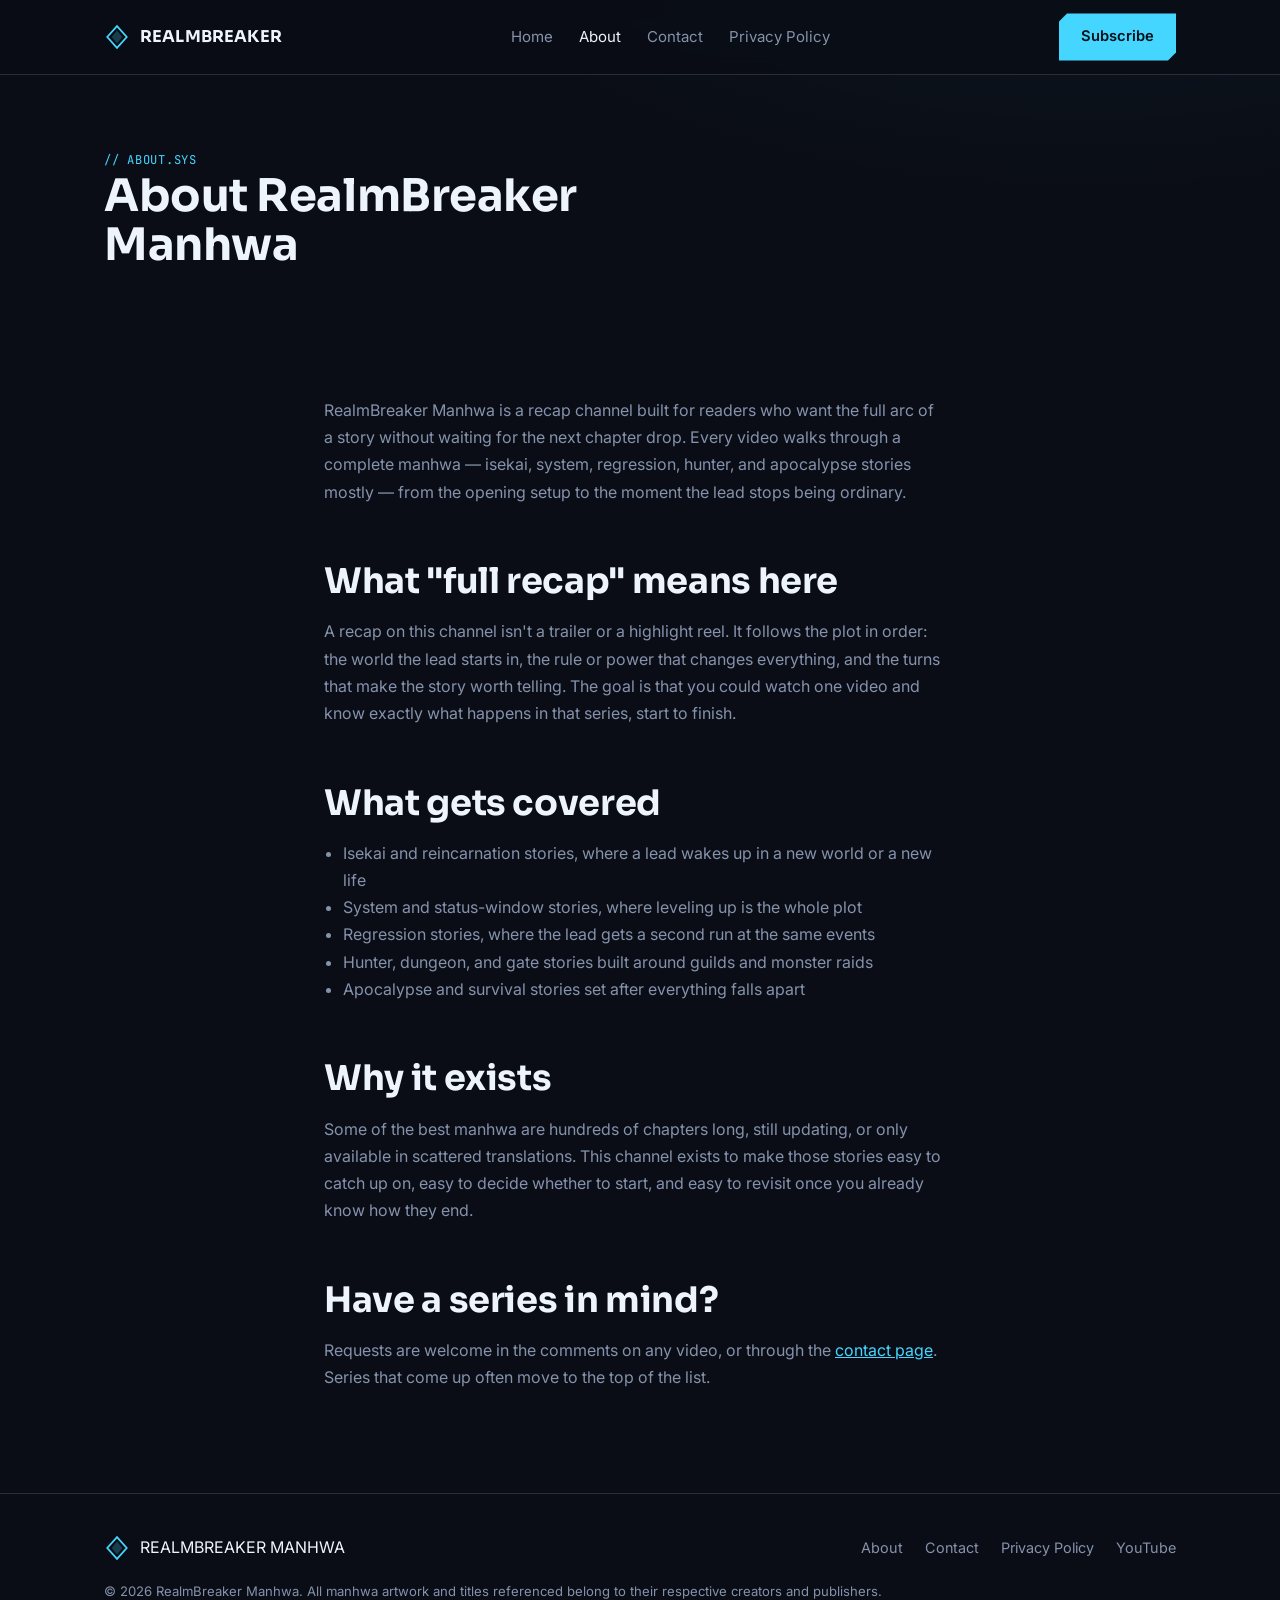
==== about.html @ 8b12ef8a "Add files via upload" ====
<!DOCTYPE html>
<html lang="en">
<head>
<meta charset="UTF-8">
<meta name="viewport" content="width=device-width, initial-scale=1.0">
<title>About — RealmBreaker Manhwa</title>
<meta name="description" content="What RealmBreaker Manhwa covers, how recaps are made, and why the channel exists.">
<link rel="stylesheet" href="styles.css">
</head>
<body>

<nav class="site-nav">
  <div class="wrap">
    <a class="brand" href="index.html">
      <svg class="brand-mark" viewBox="0 0 24 24" fill="none" xmlns="http://www.w3.org/2000/svg">
        <path d="M12 2L3 12l9 10 9-10-9-10z" stroke="#45d6ff" stroke-width="1.6"/>
        <path d="M12 6l-5 6 5 6 5-6-5-6z" fill="#45d6ff" opacity="0.25"/>
      </svg>
      <span class="brand-name">REALMBREAKER</span>
    </a>
    <ul class="nav-links">
      <li><a href="index.html">Home</a></li>
      <li><a href="about.html" class="current">About</a></li>
      <li><a href="contact.html">Contact</a></li>
      <li><a href="privacy.html">Privacy Policy</a></li>
    </ul>
    <a class="btn btn-cyan" href="https://www.youtube.com/@RealmBreakerManhwa?sub_confirmation=1">Subscribe</a>
  </div>
</nav>

<header class="page-header">
  <div class="wrap">
    <span class="mono-tag">// ABOUT.SYS</span>
    <h1>About RealmBreaker Manhwa</h1>
  </div>
</header>

<section class="block">
  <div class="wrap prose" style="max-width: 68ch;">
    <p>RealmBreaker Manhwa is a recap channel built for readers who want the full arc of a story without waiting for the next chapter drop. Every video walks through a complete manhwa — isekai, system, regression, hunter, and apocalypse stories mostly — from the opening setup to the moment the lead stops being ordinary.</p>

    <h2>What "full recap" means here</h2>
    <p>A recap on this channel isn't a trailer or a highlight reel. It follows the plot in order: the world the lead starts in, the rule or power that changes everything, and the turns that make the story worth telling. The goal is that you could watch one video and know exactly what happens in that series, start to finish.</p>

    <h2>What gets covered</h2>
    <ul>
      <li>Isekai and reincarnation stories, where a lead wakes up in a new world or a new life</li>
      <li>System and status-window stories, where leveling up is the whole plot</li>
      <li>Regression stories, where the lead gets a second run at the same events</li>
      <li>Hunter, dungeon, and gate stories built around guilds and monster raids</li>
      <li>Apocalypse and survival stories set after everything falls apart</li>
    </ul>

    <h2>Why it exists</h2>
    <p>Some of the best manhwa are hundreds of chapters long, still updating, or only available in scattered translations. This channel exists to make those stories easy to catch up on, easy to decide whether to start, and easy to revisit once you already know how they end.</p>

    <h2>Have a series in mind?</h2>
    <p>Requests are welcome in the comments on any video, or through the <a href="contact.html">contact page</a>. Series that come up often move to the top of the list.</p>
  </div>
</section>

<footer>
  <div class="wrap">
    <span class="brand" style="font-size:1rem;">
      <svg class="brand-mark" viewBox="0 0 24 24" fill="none" xmlns="http://www.w3.org/2000/svg" width="20" height="20">
        <path d="M12 2L3 12l9 10 9-10-9-10z" stroke="#45d6ff" stroke-width="1.6"/>
        <path d="M12 6l-5 6 5 6 5-6-5-6z" fill="#45d6ff" opacity="0.25"/>
      </svg>
      REALMBREAKER MANHWA
    </span>
    <ul class="foot-links">
      <li><a href="about.html">About</a></li>
      <li><a href="contact.html">Contact</a></li>
      <li><a href="privacy.html">Privacy Policy</a></li>
      <li><a href="https://www.youtube.com/@RealmBreakerManhwa">YouTube</a></li>
    </ul>
  </div>
  <div class="wrap" style="margin-top:18px;">
    <small>&copy; 2026 RealmBreaker Manhwa. All manhwa artwork and titles referenced belong to their respective creators and publishers.</small>
  </div>
</footer>

</body>
</html>
---- styles.css ----
/* RealmBreaker Manhwa — v4 "status window" theme, image-free */

@import url('https://fonts.googleapis.com/css2?family=Sora:wght@500;600;700;800&family=Inter:wght@400;500;600&family=JetBrains+Mono:wght@500;600&display=swap');

:root{
  --bg: #0a0d15;
  --panel: #10141f;
  --panel-2: #0d2233;
  --ink: #eef4fb;
  --ink-dim: #8592ac;
  --cyan: #45d6ff;
  --cyan-dim: #1f5f75;
  --gold: #ffb238;
  --line: rgba(238,244,251,0.14);
  --maxw: 1120px;
}

*{ box-sizing: border-box; }
html{ scroll-behavior: smooth; }

body{
  margin: 0;
  background:
    radial-gradient(1200px 600px at 85% -10%, rgba(69,214,255,0.07), transparent 60%),
    var(--bg);
  color: var(--ink);
  font-family: 'Inter', sans-serif;
  font-size: 16px;
  line-height: 1.7;
  -webkit-font-smoothing: antialiased;
}

h1, h2, h3{
  font-family: 'Sora', sans-serif;
  font-weight: 700;
  line-height: 1.1;
  margin: 0 0 0.5em;
  letter-spacing: -0.01em;
}

a{ color: var(--ink); }
a:focus-visible, button:focus-visible{ outline: 2px solid var(--cyan); outline-offset: 3px; }
p{ color: var(--ink-dim); max-width: 62ch; }

.wrap{ max-width: var(--maxw); margin: 0 auto; padding: 0 24px; }

.mono-tag{
  font-family: 'JetBrains Mono', monospace;
  font-size: 0.76rem;
  letter-spacing: 0.06em;
  color: var(--cyan);
}

/* Nav */
.site-nav{
  border-bottom: 1px solid var(--line);
  position: sticky; top: 0;
  background: rgba(10,13,21,0.88);
  backdrop-filter: blur(10px);
  z-index: 20;
}
.site-nav .wrap{ display: flex; align-items: center; justify-content: space-between; height: 74px; gap: 16px; }
.brand{ display: flex; align-items: center; gap: 10px; text-decoration: none; color: var(--ink); }
.brand-mark{ width: 26px; height: 26px; flex-shrink: 0; }
.brand-name{ font-family: 'Sora', sans-serif; font-weight: 700; font-size: 1.02rem; letter-spacing: 0.01em; }
.nav-links{ display: flex; align-items: center; gap: 26px; list-style: none; margin: 0; padding: 0; }
.nav-links a{ text-decoration: none; color: var(--ink-dim); font-size: 0.94rem; }
.nav-links a:hover, .nav-links a.current{ color: var(--ink); }
@media (max-width: 760px){ .nav-links{ display: none; } }

.btn{
  display: inline-block; padding: 11px 22px;
  text-decoration: none; font-weight: 600; font-size: 0.92rem;
  transition: transform 0.15s ease, background 0.15s ease, border-color 0.15s ease;
  white-space: nowrap; clip-path: polygon(8px 0, 100% 0, 100% calc(100% - 8px), calc(100% - 8px) 100%, 0 100%, 0 8px);
}
.btn-cyan{ background: var(--cyan); color: #041018; }
.btn-cyan:hover{ background: #6fe0ff; transform: translateY(-1px); }
.btn-outline{ border: 1px solid var(--line); color: var(--ink); }
.btn-outline:hover{ border-color: var(--ink-dim); }

/* Framed panel — the recurring HUD motif */
.frame{
  position: relative;
  border: 1px solid var(--line);
  background: var(--panel);
}
.frame::before, .frame::after{
  content: ''; position: absolute; width: 16px; height: 16px;
  border: 2px solid var(--cyan);
  opacity: 0.85;
}
.frame::before{ top: -1px; left: -1px; border-right: none; border-bottom: none; }
.frame::after{ bottom: -1px; right: -1px; border-left: none; border-top: none; }

/* Hero */
.hero{ position: relative; overflow: hidden; padding: 84px 0 70px; }
.hero .wrap{ position: relative; z-index: 1; }
.hero-split{ display: grid; grid-template-columns: 1.15fr 0.85fr; gap: 48px; align-items: center; }
@media (max-width: 880px){ .hero-split{ grid-template-columns: 1fr; gap: 32px; } }
.hero h1{ font-size: clamp(2.4rem, 5vw, 3.9rem); max-width: 15ch; margin: 0.5em 0 0.4em; }
.hero p.lede{ font-size: 1.1rem; max-width: 48ch; margin-bottom: 2em; }
.hero-ctas{ display: flex; gap: 14px; flex-wrap: wrap; }

.stat-card{ padding: 26px 28px; }
.stat-card .mono-tag{ display: block; margin-bottom: 14px; }
.stat-row{ display: flex; justify-content: space-between; gap: 12px; padding: 10px 0; border-top: 1px solid var(--line); font-size: 0.92rem; }
.stat-row:first-of-type{ border-top: none; }
.stat-row span:first-child{ color: var(--ink-dim); }
.stat-row span:last-child{ color: var(--ink); font-weight: 500; text-align: right; }

/* Section */
section.block{ padding: 66px 0; }
section.block h2{ font-size: clamp(1.6rem, 3vw, 2.2rem); max-width: 22ch; }
.section-head{ display: flex; justify-content: space-between; align-items: flex-end; gap: 24px; flex-wrap: wrap; margin-bottom: 2.2em; }

/* Quest log (story cards) */
.quest-grid{ display: grid; grid-template-columns: repeat(auto-fit, minmax(280px, 1fr)); gap: 20px; }
.quest-card{ padding: 24px 24px 22px; text-decoration: none; color: var(--ink); display: block; transition: border-color 0.15s ease; }
.quest-card:hover{ border-color: var(--cyan-dim); }
.quest-card .mono-tag{ display: inline-block; margin-bottom: 14px; background: var(--panel-2); padding: 3px 8px; }
.quest-card h3{ font-size: 1.06rem; line-height: 1.4; margin-bottom: 10px; }
.quest-card p{ font-size: 0.92rem; margin-bottom: 16px; }
.quest-card .watch{ font-size: 0.86rem; color: var(--cyan); font-weight: 600; }

/* Genre grid with icons */
.genre-grid{
  display: grid; grid-template-columns: repeat(auto-fit, minmax(230px, 1fr));
  gap: 1px; background: var(--line); border: 1px solid var(--line);
}
.genre-item{ background: var(--bg); padding: 28px 24px; transition: background 0.15s ease; }
.genre-item:hover{ background: var(--panel); }
.genre-item svg{ width: 24px; height: 24px; margin-bottom: 14px; color: var(--gold); }
.genre-item h3{ font-size: 1.02rem; color: var(--ink); margin-bottom: 6px; font-family: 'Sora', sans-serif; font-weight: 600; }
.genre-item p{ font-size: 0.92rem; margin: 0; }

/* Video embed */
.video-frame{ padding: 8px; }
.video-frame iframe{ width: 100%; height: 460px; border: 0; display: block; }
@media (max-width: 640px){ .video-frame iframe{ height: 280px; } }

/* About teaser / content columns */
.two-col{ display: grid; grid-template-columns: 1.1fr 1fr; gap: 56px; align-items: start; }
@media (max-width: 780px){ .two-col{ grid-template-columns: 1fr; gap: 28px; } }

/* Footer */
footer{ border-top: 1px solid var(--line); padding: 40px 0 48px; margin-top: 20px; }
footer .wrap{ display: flex; justify-content: space-between; align-items: center; flex-wrap: wrap; gap: 16px; }
footer .foot-links{ display: flex; gap: 22px; list-style: none; margin: 0; padding: 0; }
footer .foot-links a{ color: var(--ink-dim); text-decoration: none; font-size: 0.9rem; }
footer .foot-links a:hover{ color: var(--ink); }
footer small{ color: var(--ink-dim); font-size: 0.82rem; }

/* Simple content pages (about/privacy/contact) */
.page-header{ padding: 70px 0 22px; }
.page-header h1{ font-size: clamp(2rem, 4.5vw, 2.8rem); max-width: 18ch; }
.prose h2{ font-size: 1.35rem; margin-top: 1.6em; font-family: 'Sora', sans-serif; }
.prose p, .prose li{ color: var(--ink-dim); }
.prose ul{ padding-left: 1.2em; }
.prose a{ color: var(--cyan); }

.contact-card{ padding: 30px 28px; max-width: 480px; }
.contact-card a{ color: var(--cyan); text-decoration: none; }
.contact-card a:hover{ text-decoration: underline; }

@media (prefers-reduced-motion: reduce){
  html{ scroll-behavior: auto; }
  .btn{ transition: none; }
}
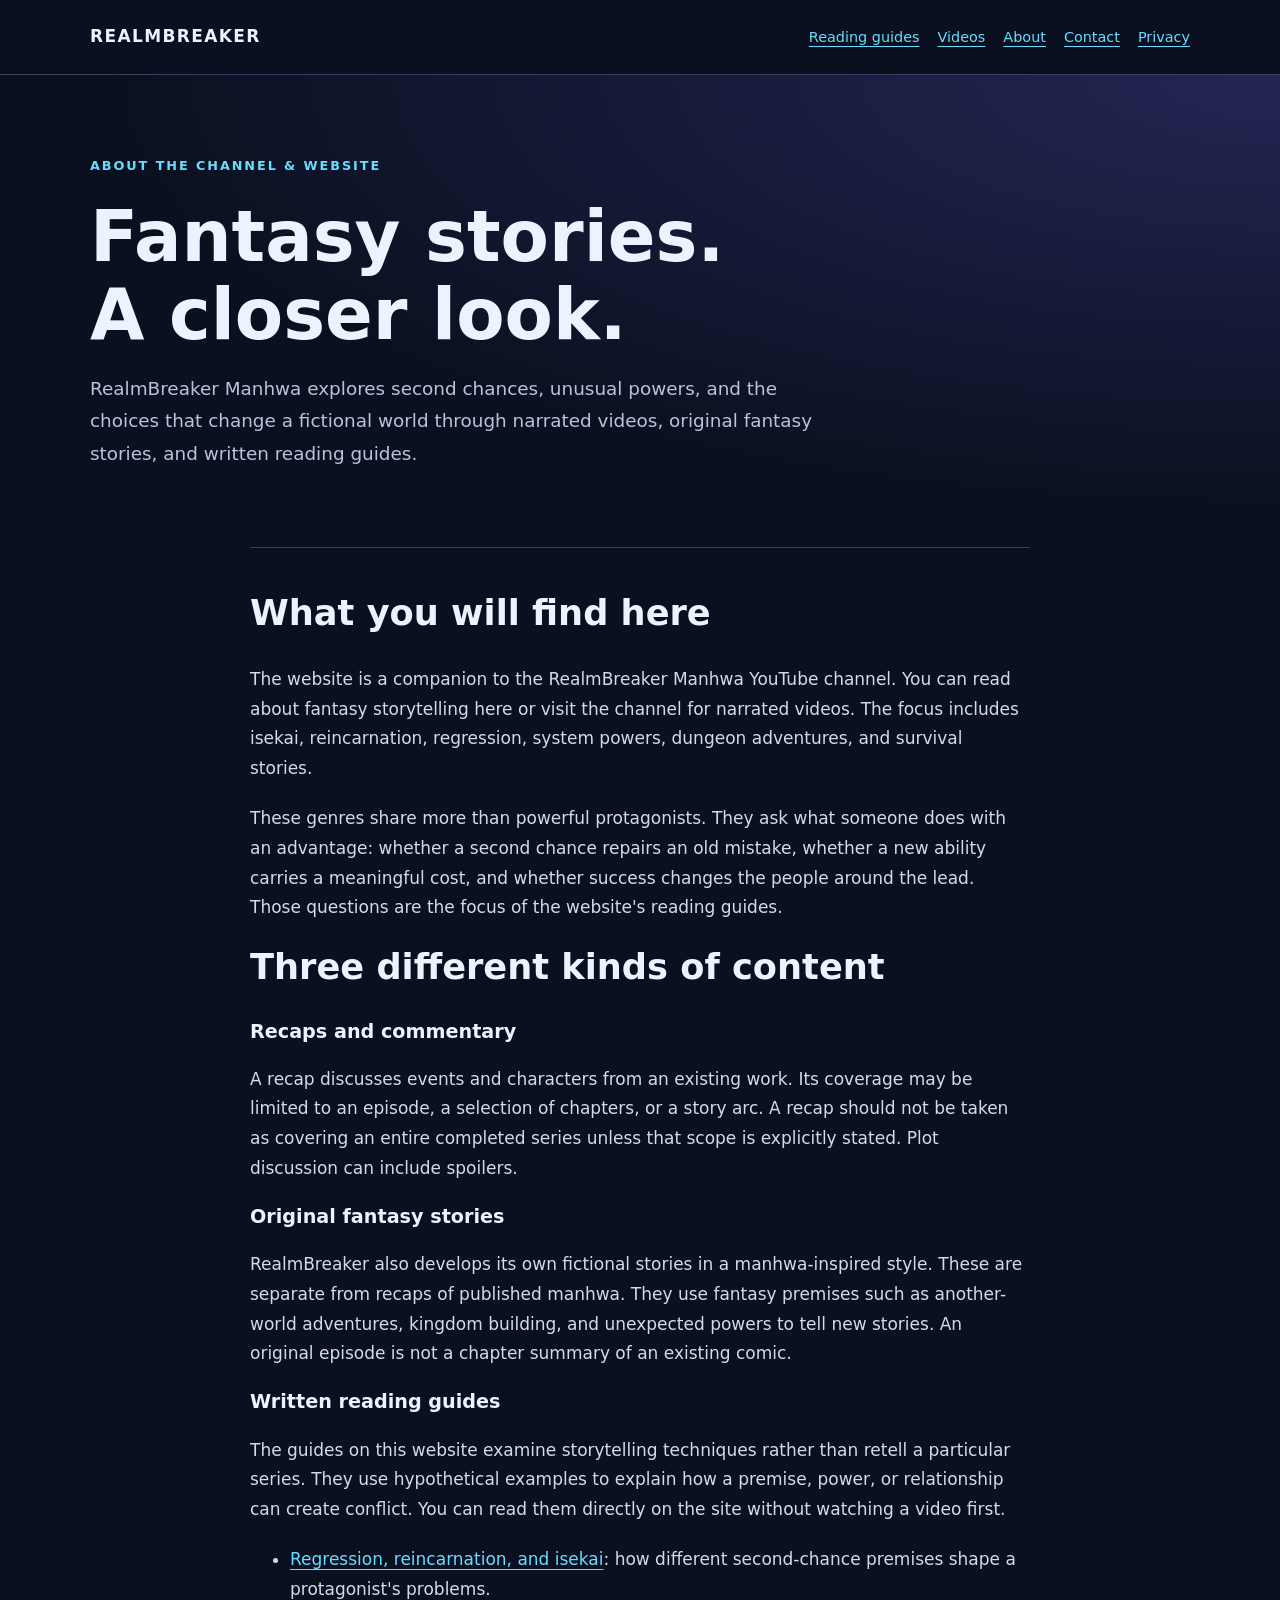
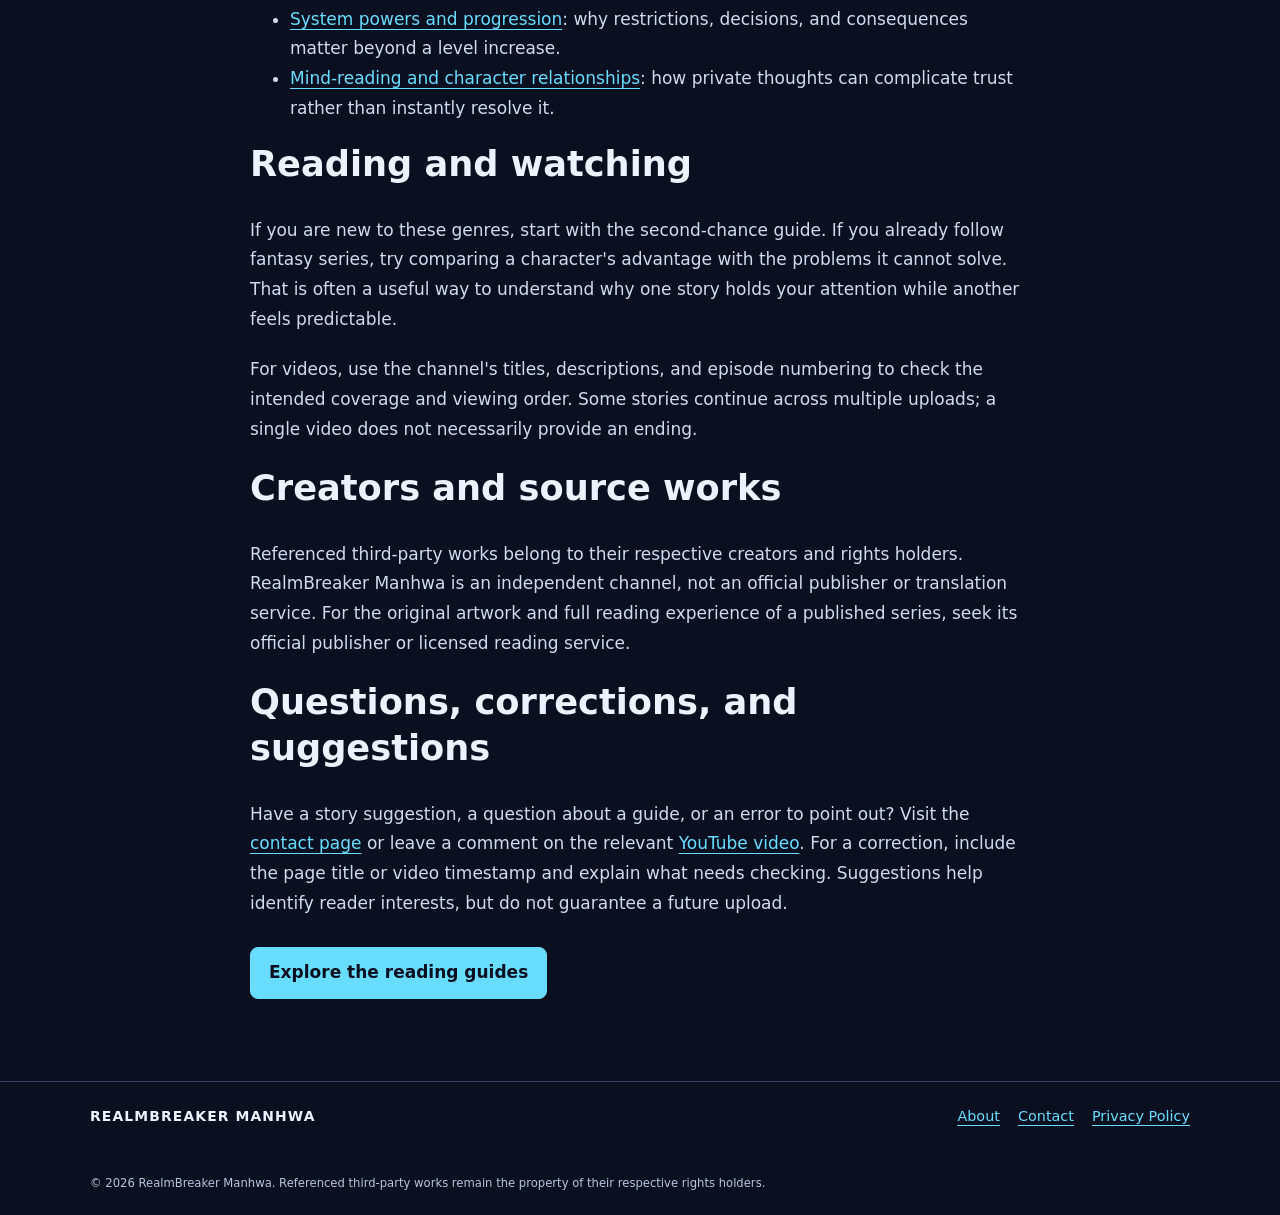
==== commit fdc3143f: "Update homepage with original reading guides" ====
--- a/about.html
+++ b/about.html
@@ -1,84 +1,30 @@
 <!DOCTYPE html>
-<html lang="en">
-<head>
-<meta charset="UTF-8">
-<meta name="viewport" content="width=device-width, initial-scale=1.0">
+<html lang="en"><head><meta charset="UTF-8"><meta name="viewport" content="width=device-width, initial-scale=1.0">
 <title>About — RealmBreaker Manhwa</title>
-<meta name="description" content="What RealmBreaker Manhwa covers, how recaps are made, and why the channel exists.">
-<link rel="stylesheet" href="styles.css">
-</head>
-<body>
-
-<nav class="site-nav">
-  <div class="wrap">
-    <a class="brand" href="index.html">
-      <svg class="brand-mark" viewBox="0 0 24 24" fill="none" xmlns="http://www.w3.org/2000/svg">
-        <path d="M12 2L3 12l9 10 9-10-9-10z" stroke="#45d6ff" stroke-width="1.6"/>
-        <path d="M12 6l-5 6 5 6 5-6-5-6z" fill="#45d6ff" opacity="0.25"/>
-      </svg>
-      <span class="brand-name">REALMBREAKER</span>
-    </a>
-    <ul class="nav-links">
-      <li><a href="index.html">Home</a></li>
-      <li><a href="about.html" class="current">About</a></li>
-      <li><a href="contact.html">Contact</a></li>
-      <li><a href="privacy.html">Privacy Policy</a></li>
-    </ul>
-    <a class="btn btn-cyan" href="https://www.youtube.com/@RealmBreakerManhwa?sub_confirmation=1">Subscribe</a>
-  </div>
-</nav>
-
-<header class="page-header">
-  <div class="wrap">
-    <span class="mono-tag">// ABOUT.SYS</span>
-    <h1>About RealmBreaker Manhwa</h1>
-  </div>
-</header>
-
-<section class="block">
-  <div class="wrap prose" style="max-width: 68ch;">
-    <p>RealmBreaker Manhwa is a recap channel built for readers who want the full arc of a story without waiting for the next chapter drop. Every video walks through a complete manhwa — isekai, system, regression, hunter, and apocalypse stories mostly — from the opening setup to the moment the lead stops being ordinary.</p>
-
-    <h2>What "full recap" means here</h2>
-    <p>A recap on this channel isn't a trailer or a highlight reel. It follows the plot in order: the world the lead starts in, the rule or power that changes everything, and the turns that make the story worth telling. The goal is that you could watch one video and know exactly what happens in that series, start to finish.</p>
-
-    <h2>What gets covered</h2>
-    <ul>
-      <li>Isekai and reincarnation stories, where a lead wakes up in a new world or a new life</li>
-      <li>System and status-window stories, where leveling up is the whole plot</li>
-      <li>Regression stories, where the lead gets a second run at the same events</li>
-      <li>Hunter, dungeon, and gate stories built around guilds and monster raids</li>
-      <li>Apocalypse and survival stories set after everything falls apart</li>
-    </ul>
-
-    <h2>Why it exists</h2>
-    <p>Some of the best manhwa are hundreds of chapters long, still updating, or only available in scattered translations. This channel exists to make those stories easy to catch up on, easy to decide whether to start, and easy to revisit once you already know how they end.</p>
-
-    <h2>Have a series in mind?</h2>
-    <p>Requests are welcome in the comments on any video, or through the <a href="contact.html">contact page</a>. Series that come up often move to the top of the list.</p>
-  </div>
-</section>
-
-<footer>
-  <div class="wrap">
-    <span class="brand" style="font-size:1rem;">
-      <svg class="brand-mark" viewBox="0 0 24 24" fill="none" xmlns="http://www.w3.org/2000/svg" width="20" height="20">
-        <path d="M12 2L3 12l9 10 9-10-9-10z" stroke="#45d6ff" stroke-width="1.6"/>
-        <path d="M12 6l-5 6 5 6 5-6-5-6z" fill="#45d6ff" opacity="0.25"/>
-      </svg>
-      REALMBREAKER MANHWA
-    </span>
-    <ul class="foot-links">
-      <li><a href="about.html">About</a></li>
-      <li><a href="contact.html">Contact</a></li>
-      <li><a href="privacy.html">Privacy Policy</a></li>
-      <li><a href="https://www.youtube.com/@RealmBreakerManhwa">YouTube</a></li>
-    </ul>
-  </div>
-  <div class="wrap" style="margin-top:18px;">
-    <small>&copy; 2026 RealmBreaker Manhwa. All manhwa artwork and titles referenced belong to their respective creators and publishers.</small>
-  </div>
-</footer>
-
-</body>
-</html>
+<meta name="description" content="Learn about RealmBreaker Manhwa's narrated videos, original fantasy stories, and reading guides to second chances, system powers, and character relationships.">
+<script async src="https://pagead2.googlesyndication.com/pagead/js/adsbygoogle.js?client=ca-pub-6000152437304799" crossorigin="anonymous"></script>
+<style>
+:root{color-scheme:dark;--bg:#0b1020;--panel:#141d32;--text:#edf2ff;--muted:#b7c4dd;--cyan:#68ddff;--line:#33425e}*{box-sizing:border-box}html{scroll-behavior:smooth;scroll-padding-top:24px}body{margin:0;background:var(--bg);color:var(--text);font:17px/1.75 system-ui,sans-serif}a{color:var(--cyan);text-underline-offset:4px}a:hover{color:white}a:focus-visible{outline:3px solid #ffe082;outline-offset:5px}.wrap{width:min(1100px,92%);margin:auto}nav{border-bottom:1px solid var(--line)}nav .wrap,footer .wrap{display:flex;align-items:center;justify-content:space-between;gap:20px;flex-wrap:wrap;padding:22px 0}.brand{font-weight:850;letter-spacing:.08em;text-decoration:none;color:var(--text)}.links{display:flex;gap:18px;flex-wrap:wrap;list-style:none;padding:0;margin:0}.links a{font-size:.9rem}.hero{padding:75px 0 55px;background:radial-gradient(ellipse at top right,#252554,transparent 65%)}.eyebrow{color:var(--cyan);font-size:.8rem;letter-spacing:.15em;text-transform:uppercase;font-weight:750}h1{font-size:clamp(2.3rem,6vw,4.4rem);line-height:1.12;max-width:850px;margin:18px 0}h2{font-size:clamp(1.6rem,3vw,2.2rem);line-height:1.3}h3{font-size:1.2rem;line-height:1.4}p{margin:0 0 1.2em}.lede{max-width:740px;font-size:1.15rem;color:var(--muted)}.button{display:inline-block;border:1px solid var(--cyan);padding:10px 18px;border-radius:8px;text-decoration:none;font-weight:700;margin:8px 12px 0 0}.button.primary{background:var(--cyan);color:var(--bg)}section{padding:36px 0}.grid{display:grid;grid-template-columns:repeat(3,minmax(0,1fr));gap:20px}.card{background:var(--panel);padding:24px;border:1px solid var(--line);border-radius:12px}.card p{color:var(--muted)}article{max-width:780px;margin:0 auto;padding:42px 0;border-top:1px solid var(--line)}article p,article li{color:#d0dbef}article h2{margin-top:0}.note{border-left:3px solid var(--cyan);padding:14px 20px;background:var(--panel)}.table-wrap{overflow-x:auto}table{width:100%;border-collapse:collapse;margin:20px 0 28px;font-size:.94rem}th,td{text-align:left;vertical-align:top;padding:12px;border:1px solid var(--line)}th{background:var(--panel)}footer{margin-top:40px;border-top:1px solid var(--line);color:var(--muted);font-size:.87rem}.skip{position:absolute;left:10px;top:-80px;background:var(--bg);padding:10px;z-index:5}.skip:focus{top:10px}@media(max-width:760px){.grid{grid-template-columns:1fr}.hero{padding:45px 0}nav .wrap{align-items:flex-start}.links{gap:10px 16px}.card{padding:20px}}@media(prefers-reduced-motion:reduce){html{scroll-behavior:auto}}
+</style></head><body><a class="skip" href="#main">Skip to content</a><nav aria-label="Main navigation"><div class="wrap"><a class="brand" href="index.html">REALMBREAKER</a><ul class="links"><li><a href="index.html#guides">Reading guides</a></li><li><a href="index.html#videos">Videos</a></li><li><a href="about.html" aria-current="page">About</a></li><li><a href="contact.html">Contact</a></li><li><a href="privacy.html">Privacy</a></li></ul></div></nav><main id="main">
+<header class="hero"><div class="wrap"><span class="eyebrow">About the channel &amp; website</span><h1>Fantasy stories.<br>A closer look.</h1><p class="lede">RealmBreaker Manhwa explores second chances, unusual powers, and the choices that change a fictional world through narrated videos, original fantasy stories, and written reading guides.</p></div></header>
+<div class="wrap"><article aria-labelledby="about-title">
+<h2 id="about-title">What you will find here</h2>
+<p>The website is a companion to the RealmBreaker Manhwa YouTube channel. You can read about fantasy storytelling here or visit the channel for narrated videos. The focus includes isekai, reincarnation, regression, system powers, dungeon adventures, and survival stories.</p>
+<p>These genres share more than powerful protagonists. They ask what someone does with an advantage: whether a second chance repairs an old mistake, whether a new ability carries a meaningful cost, and whether success changes the people around the lead. Those questions are the focus of the website's reading guides.</p>
+<h2>Three different kinds of content</h2>
+<h3>Recaps and commentary</h3>
+<p>A recap discusses events and characters from an existing work. Its coverage may be limited to an episode, a selection of chapters, or a story arc. A recap should not be taken as covering an entire completed series unless that scope is explicitly stated. Plot discussion can include spoilers.</p>
+<h3>Original fantasy stories</h3>
+<p>RealmBreaker also develops its own fictional stories in a manhwa-inspired style. These are separate from recaps of published manhwa. They use fantasy premises such as another-world adventures, kingdom building, and unexpected powers to tell new stories. An original episode is not a chapter summary of an existing comic.</p>
+<h3>Written reading guides</h3>
+<p>The guides on this website examine storytelling techniques rather than retell a particular series. They use hypothetical examples to explain how a premise, power, or relationship can create conflict. You can read them directly on the site without watching a video first.</p>
+<ul><li><a href="index.html#second-chances">Regression, reincarnation, and isekai</a>: how different second-chance premises shape a protagonist's problems.</li><li><a href="index.html#system-powers">System powers and progression</a>: why restrictions, decisions, and consequences matter beyond a level increase.</li><li><a href="index.html#mind-reading">Mind-reading and character relationships</a>: how private thoughts can complicate trust rather than instantly resolve it.</li></ul>
+<h2>Reading and watching</h2>
+<p>If you are new to these genres, start with the second-chance guide. If you already follow fantasy series, try comparing a character's advantage with the problems it cannot solve. That is often a useful way to understand why one story holds your attention while another feels predictable.</p>
+<p>For videos, use the channel's titles, descriptions, and episode numbering to check the intended coverage and viewing order. Some stories continue across multiple uploads; a single video does not necessarily provide an ending.</p>
+<h2>Creators and source works</h2>
+<p>Referenced third-party works belong to their respective creators and rights holders. RealmBreaker Manhwa is an independent channel, not an official publisher or translation service. For the original artwork and full reading experience of a published series, seek its official publisher or licensed reading service.</p>
+<h2>Questions, corrections, and suggestions</h2>
+<p>Have a story suggestion, a question about a guide, or an error to point out? Visit the <a href="contact.html">contact page</a> or leave a comment on the relevant <a href="https://www.youtube.com/@RealmBreakerManhwa">YouTube video</a>. For a correction, include the page title or video timestamp and explain what needs checking. Suggestions help identify reader interests, but do not guarantee a future upload.</p>
+<a class="button primary" href="index.html#guides">Explore the reading guides</a>
+</article></div></main><footer><div class="wrap"><span class="brand">REALMBREAKER MANHWA</span><ul class="links"><li><a href="about.html">About</a></li><li><a href="contact.html">Contact</a></li><li><a href="privacy.html">Privacy Policy</a></li></ul></div><div class="wrap"><small>© 2026 RealmBreaker Manhwa. Referenced third-party works remain the property of their respective rights holders.</small></div></footer></body></html>
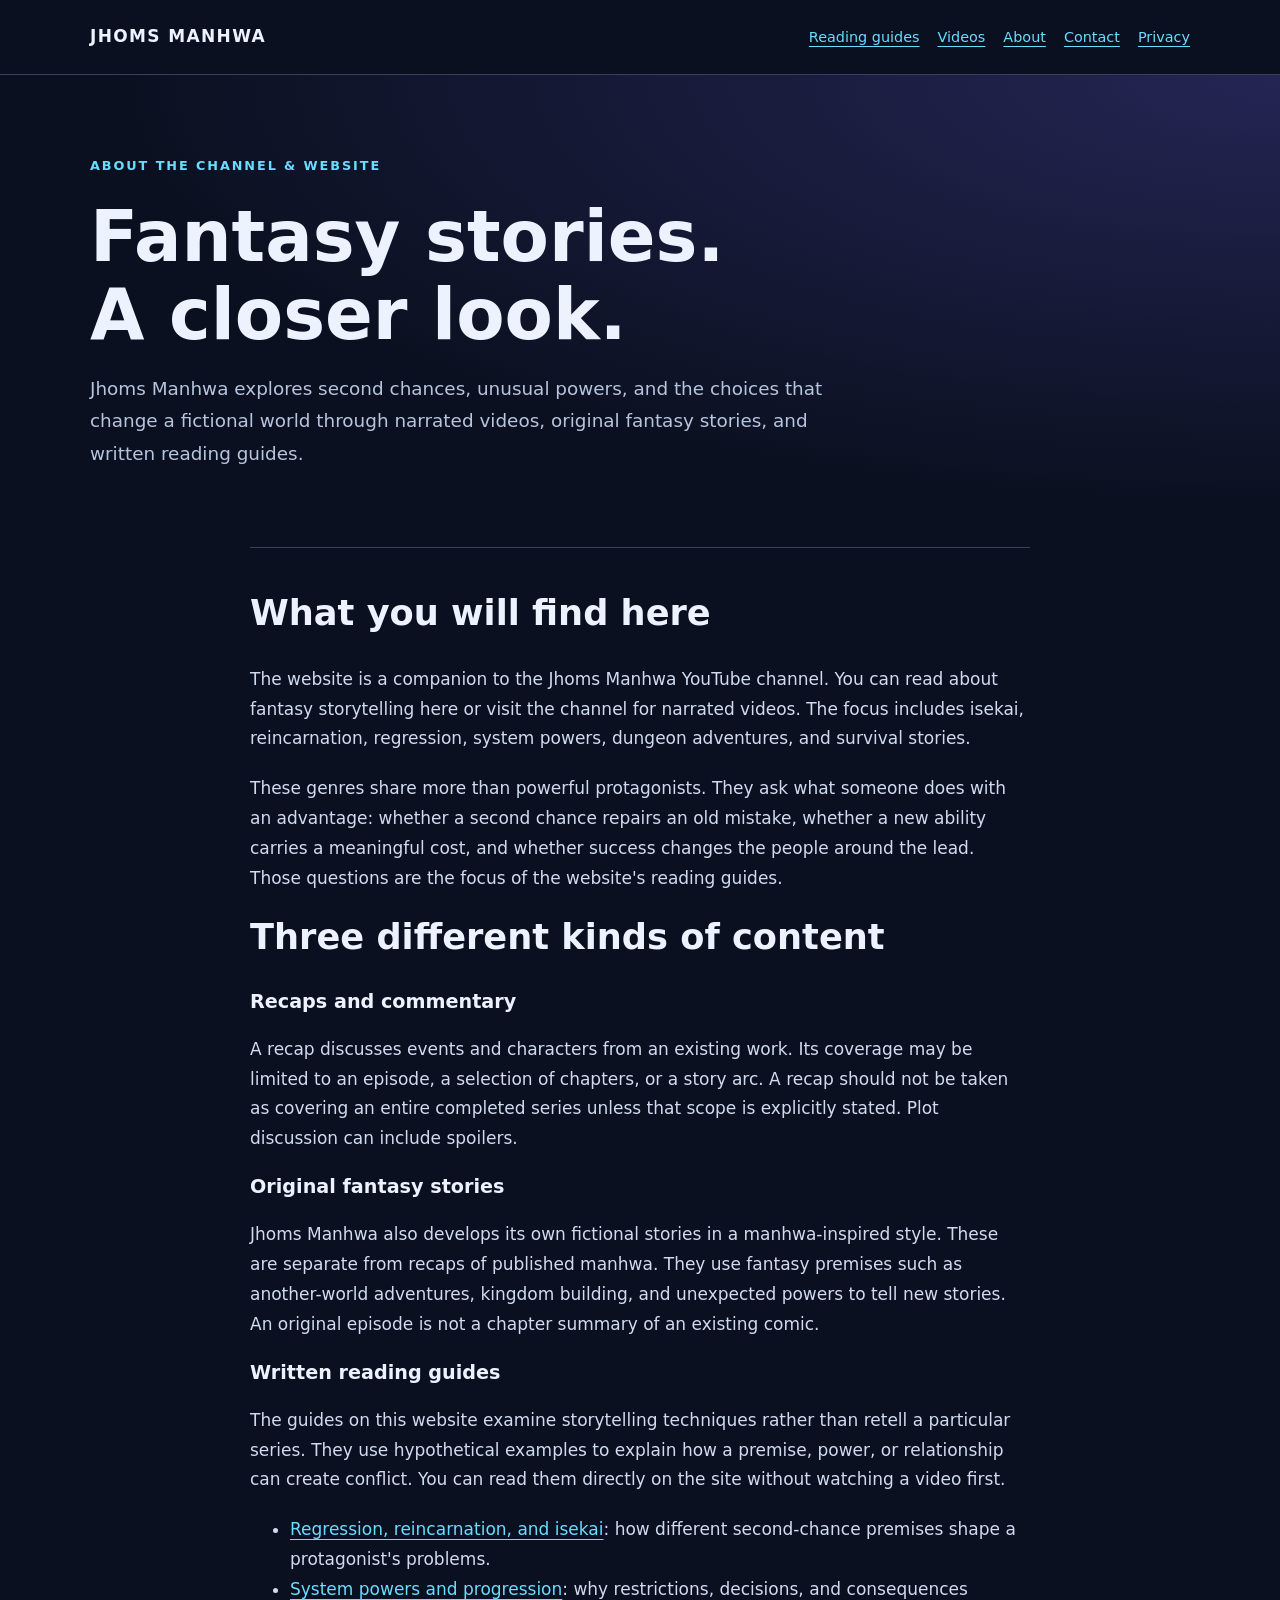
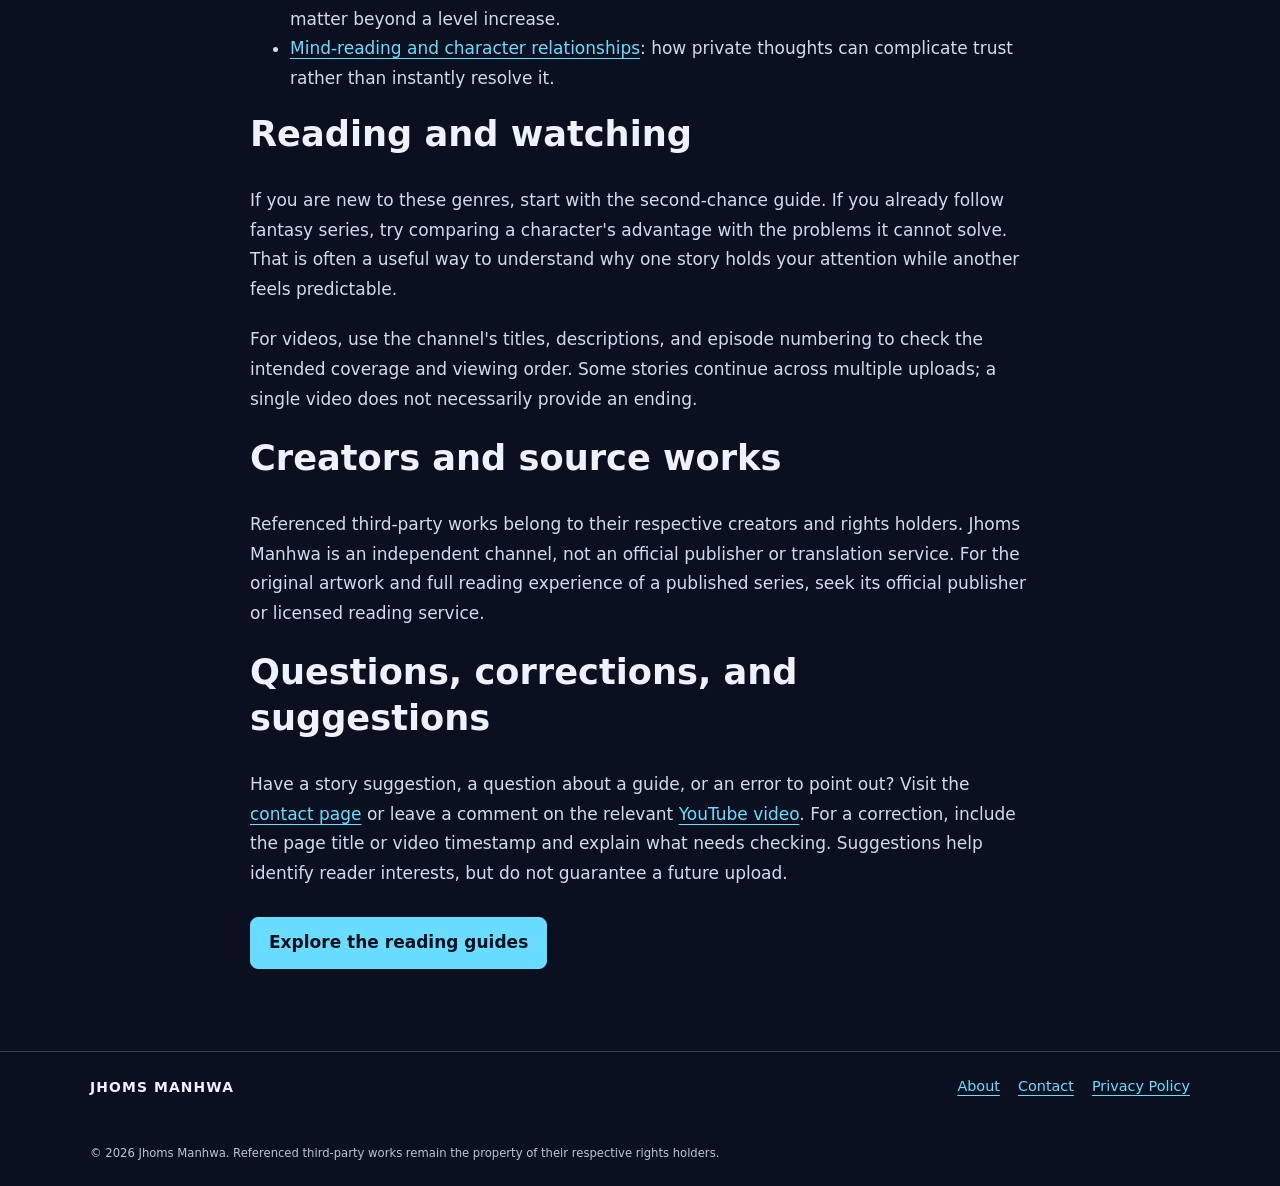
==== commit f73ad9b7: "Rename website to Jhoms Manhwa" ====
--- a/about.html
+++ b/about.html
@@ -1,21 +1,21 @@
 <!DOCTYPE html>
 <html lang="en"><head><meta charset="UTF-8"><meta name="viewport" content="width=device-width, initial-scale=1.0">
-<title>About — RealmBreaker Manhwa</title>
-<meta name="description" content="Learn about RealmBreaker Manhwa's narrated videos, original fantasy stories, and reading guides to second chances, system powers, and character relationships.">
+<title>About — Jhoms Manhwa</title>
+<meta name="description" content="Learn about Jhoms Manhwa's narrated videos, original fantasy stories, and reading guides to second chances, system powers, and character relationships.">
 <script async src="https://pagead2.googlesyndication.com/pagead/js/adsbygoogle.js?client=ca-pub-6000152437304799" crossorigin="anonymous"></script>
 <style>
 :root{color-scheme:dark;--bg:#0b1020;--panel:#141d32;--text:#edf2ff;--muted:#b7c4dd;--cyan:#68ddff;--line:#33425e}*{box-sizing:border-box}html{scroll-behavior:smooth;scroll-padding-top:24px}body{margin:0;background:var(--bg);color:var(--text);font:17px/1.75 system-ui,sans-serif}a{color:var(--cyan);text-underline-offset:4px}a:hover{color:white}a:focus-visible{outline:3px solid #ffe082;outline-offset:5px}.wrap{width:min(1100px,92%);margin:auto}nav{border-bottom:1px solid var(--line)}nav .wrap,footer .wrap{display:flex;align-items:center;justify-content:space-between;gap:20px;flex-wrap:wrap;padding:22px 0}.brand{font-weight:850;letter-spacing:.08em;text-decoration:none;color:var(--text)}.links{display:flex;gap:18px;flex-wrap:wrap;list-style:none;padding:0;margin:0}.links a{font-size:.9rem}.hero{padding:75px 0 55px;background:radial-gradient(ellipse at top right,#252554,transparent 65%)}.eyebrow{color:var(--cyan);font-size:.8rem;letter-spacing:.15em;text-transform:uppercase;font-weight:750}h1{font-size:clamp(2.3rem,6vw,4.4rem);line-height:1.12;max-width:850px;margin:18px 0}h2{font-size:clamp(1.6rem,3vw,2.2rem);line-height:1.3}h3{font-size:1.2rem;line-height:1.4}p{margin:0 0 1.2em}.lede{max-width:740px;font-size:1.15rem;color:var(--muted)}.button{display:inline-block;border:1px solid var(--cyan);padding:10px 18px;border-radius:8px;text-decoration:none;font-weight:700;margin:8px 12px 0 0}.button.primary{background:var(--cyan);color:var(--bg)}section{padding:36px 0}.grid{display:grid;grid-template-columns:repeat(3,minmax(0,1fr));gap:20px}.card{background:var(--panel);padding:24px;border:1px solid var(--line);border-radius:12px}.card p{color:var(--muted)}article{max-width:780px;margin:0 auto;padding:42px 0;border-top:1px solid var(--line)}article p,article li{color:#d0dbef}article h2{margin-top:0}.note{border-left:3px solid var(--cyan);padding:14px 20px;background:var(--panel)}.table-wrap{overflow-x:auto}table{width:100%;border-collapse:collapse;margin:20px 0 28px;font-size:.94rem}th,td{text-align:left;vertical-align:top;padding:12px;border:1px solid var(--line)}th{background:var(--panel)}footer{margin-top:40px;border-top:1px solid var(--line);color:var(--muted);font-size:.87rem}.skip{position:absolute;left:10px;top:-80px;background:var(--bg);padding:10px;z-index:5}.skip:focus{top:10px}@media(max-width:760px){.grid{grid-template-columns:1fr}.hero{padding:45px 0}nav .wrap{align-items:flex-start}.links{gap:10px 16px}.card{padding:20px}}@media(prefers-reduced-motion:reduce){html{scroll-behavior:auto}}
-</style></head><body><a class="skip" href="#main">Skip to content</a><nav aria-label="Main navigation"><div class="wrap"><a class="brand" href="index.html">REALMBREAKER</a><ul class="links"><li><a href="index.html#guides">Reading guides</a></li><li><a href="index.html#videos">Videos</a></li><li><a href="about.html" aria-current="page">About</a></li><li><a href="contact.html">Contact</a></li><li><a href="privacy.html">Privacy</a></li></ul></div></nav><main id="main">
-<header class="hero"><div class="wrap"><span class="eyebrow">About the channel &amp; website</span><h1>Fantasy stories.<br>A closer look.</h1><p class="lede">RealmBreaker Manhwa explores second chances, unusual powers, and the choices that change a fictional world through narrated videos, original fantasy stories, and written reading guides.</p></div></header>
+</style></head><body><a class="skip" href="#main">Skip to content</a><nav aria-label="Main navigation"><div class="wrap"><a class="brand" href="index.html">JHOMS MANHWA</a><ul class="links"><li><a href="index.html#guides">Reading guides</a></li><li><a href="index.html#videos">Videos</a></li><li><a href="about.html" aria-current="page">About</a></li><li><a href="contact.html">Contact</a></li><li><a href="privacy.html">Privacy</a></li></ul></div></nav><main id="main">
+<header class="hero"><div class="wrap"><span class="eyebrow">About the channel &amp; website</span><h1>Fantasy stories.<br>A closer look.</h1><p class="lede">Jhoms Manhwa explores second chances, unusual powers, and the choices that change a fictional world through narrated videos, original fantasy stories, and written reading guides.</p></div></header>
 <div class="wrap"><article aria-labelledby="about-title">
 <h2 id="about-title">What you will find here</h2>
-<p>The website is a companion to the RealmBreaker Manhwa YouTube channel. You can read about fantasy storytelling here or visit the channel for narrated videos. The focus includes isekai, reincarnation, regression, system powers, dungeon adventures, and survival stories.</p>
+<p>The website is a companion to the Jhoms Manhwa YouTube channel. You can read about fantasy storytelling here or visit the channel for narrated videos. The focus includes isekai, reincarnation, regression, system powers, dungeon adventures, and survival stories.</p>
 <p>These genres share more than powerful protagonists. They ask what someone does with an advantage: whether a second chance repairs an old mistake, whether a new ability carries a meaningful cost, and whether success changes the people around the lead. Those questions are the focus of the website's reading guides.</p>
 <h2>Three different kinds of content</h2>
 <h3>Recaps and commentary</h3>
 <p>A recap discusses events and characters from an existing work. Its coverage may be limited to an episode, a selection of chapters, or a story arc. A recap should not be taken as covering an entire completed series unless that scope is explicitly stated. Plot discussion can include spoilers.</p>
 <h3>Original fantasy stories</h3>
-<p>RealmBreaker also develops its own fictional stories in a manhwa-inspired style. These are separate from recaps of published manhwa. They use fantasy premises such as another-world adventures, kingdom building, and unexpected powers to tell new stories. An original episode is not a chapter summary of an existing comic.</p>
+<p>Jhoms Manhwa also develops its own fictional stories in a manhwa-inspired style. These are separate from recaps of published manhwa. They use fantasy premises such as another-world adventures, kingdom building, and unexpected powers to tell new stories. An original episode is not a chapter summary of an existing comic.</p>
 <h3>Written reading guides</h3>
 <p>The guides on this website examine storytelling techniques rather than retell a particular series. They use hypothetical examples to explain how a premise, power, or relationship can create conflict. You can read them directly on the site without watching a video first.</p>
 <ul><li><a href="index.html#second-chances">Regression, reincarnation, and isekai</a>: how different second-chance premises shape a protagonist's problems.</li><li><a href="index.html#system-powers">System powers and progression</a>: why restrictions, decisions, and consequences matter beyond a level increase.</li><li><a href="index.html#mind-reading">Mind-reading and character relationships</a>: how private thoughts can complicate trust rather than instantly resolve it.</li></ul>
@@ -23,8 +23,8 @@
 <p>If you are new to these genres, start with the second-chance guide. If you already follow fantasy series, try comparing a character's advantage with the problems it cannot solve. That is often a useful way to understand why one story holds your attention while another feels predictable.</p>
 <p>For videos, use the channel's titles, descriptions, and episode numbering to check the intended coverage and viewing order. Some stories continue across multiple uploads; a single video does not necessarily provide an ending.</p>
 <h2>Creators and source works</h2>
-<p>Referenced third-party works belong to their respective creators and rights holders. RealmBreaker Manhwa is an independent channel, not an official publisher or translation service. For the original artwork and full reading experience of a published series, seek its official publisher or licensed reading service.</p>
+<p>Referenced third-party works belong to their respective creators and rights holders. Jhoms Manhwa is an independent channel, not an official publisher or translation service. For the original artwork and full reading experience of a published series, seek its official publisher or licensed reading service.</p>
 <h2>Questions, corrections, and suggestions</h2>
-<p>Have a story suggestion, a question about a guide, or an error to point out? Visit the <a href="contact.html">contact page</a> or leave a comment on the relevant <a href="https://www.youtube.com/@RealmBreakerManhwa">YouTube video</a>. For a correction, include the page title or video timestamp and explain what needs checking. Suggestions help identify reader interests, but do not guarantee a future upload.</p>
+<p>Have a story suggestion, a question about a guide, or an error to point out? Visit the <a href="contact.html">contact page</a> or leave a comment on the relevant <a href="https://www.youtube.com/@Jhoms_Manhwa">YouTube video</a>. For a correction, include the page title or video timestamp and explain what needs checking. Suggestions help identify reader interests, but do not guarantee a future upload.</p>
 <a class="button primary" href="index.html#guides">Explore the reading guides</a>
-</article></div></main><footer><div class="wrap"><span class="brand">REALMBREAKER MANHWA</span><ul class="links"><li><a href="about.html">About</a></li><li><a href="contact.html">Contact</a></li><li><a href="privacy.html">Privacy Policy</a></li></ul></div><div class="wrap"><small>© 2026 RealmBreaker Manhwa. Referenced third-party works remain the property of their respective rights holders.</small></div></footer></body></html>
+</article></div></main><footer><div class="wrap"><span class="brand">JHOMS MANHWA</span><ul class="links"><li><a href="about.html">About</a></li><li><a href="contact.html">Contact</a></li><li><a href="privacy.html">Privacy Policy</a></li></ul></div><div class="wrap"><small>© 2026 Jhoms Manhwa. Referenced third-party works remain the property of their respective rights holders.</small></div></footer></body></html>
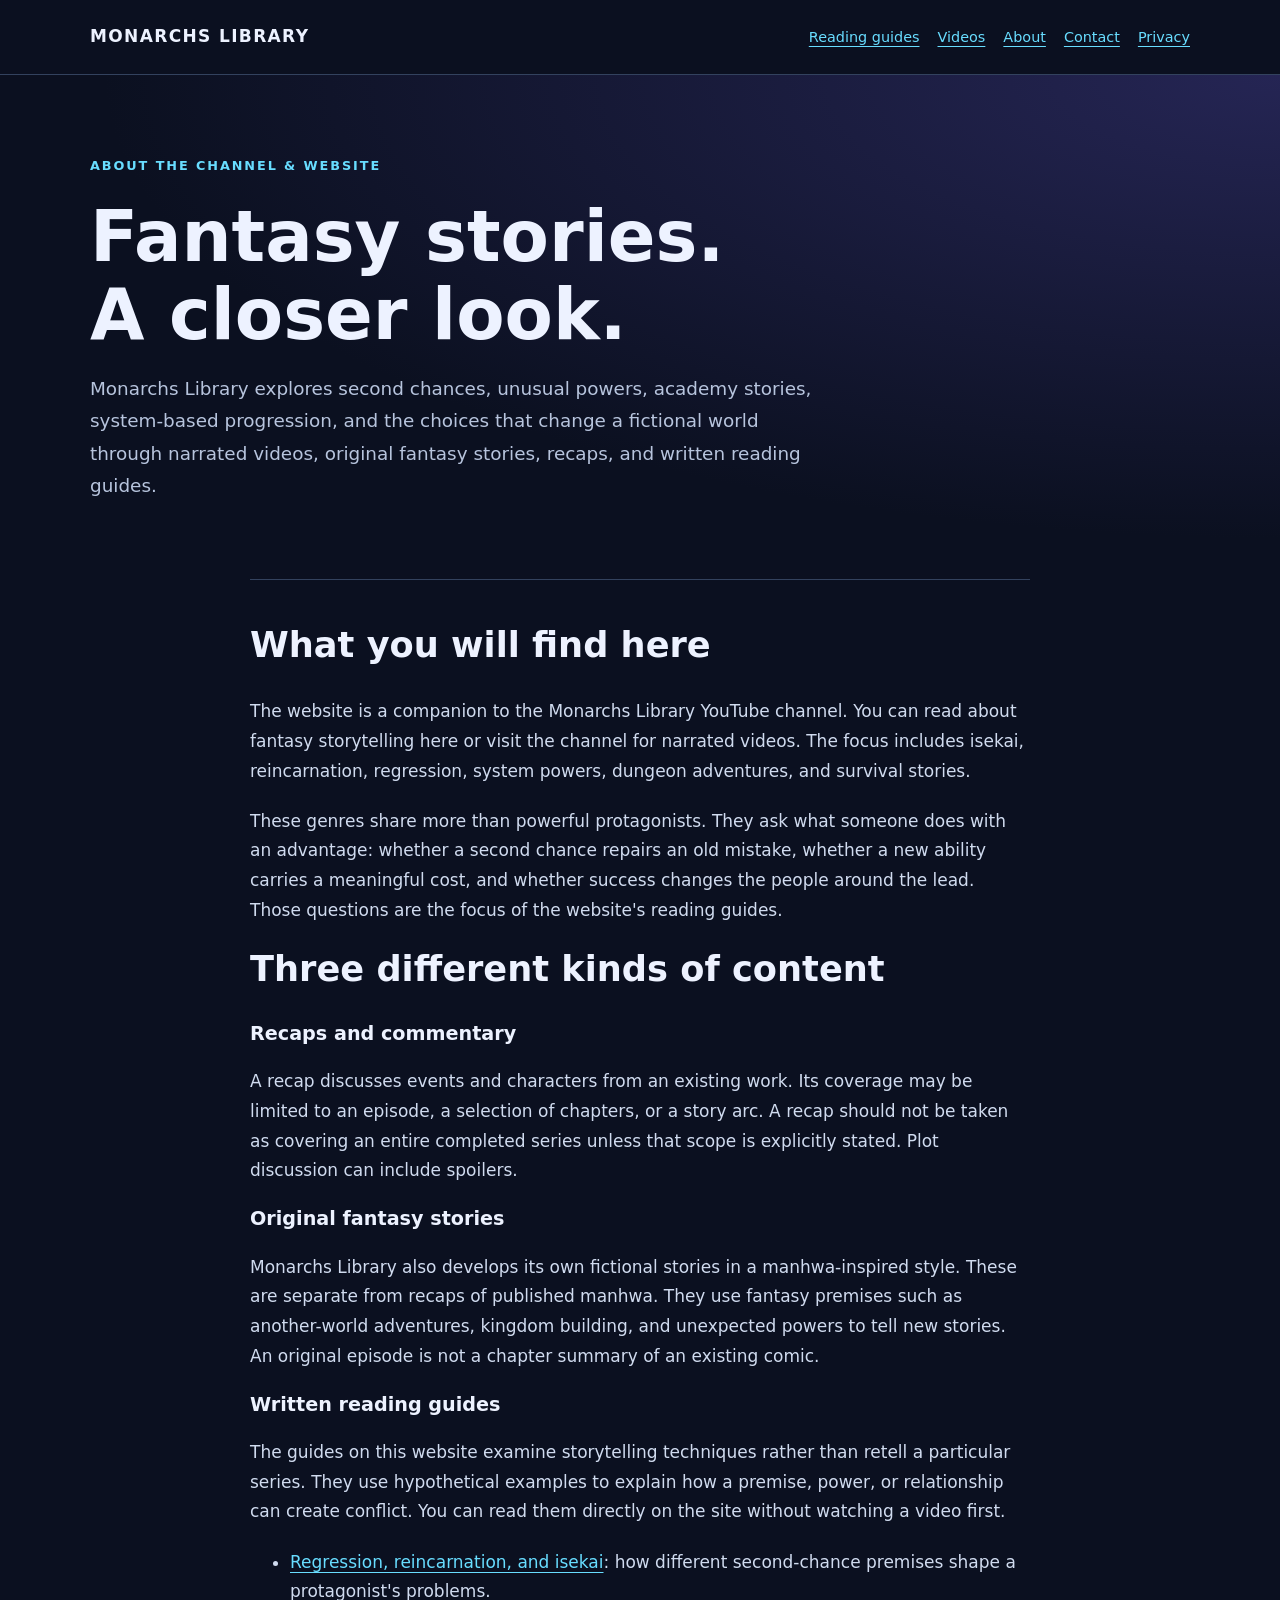
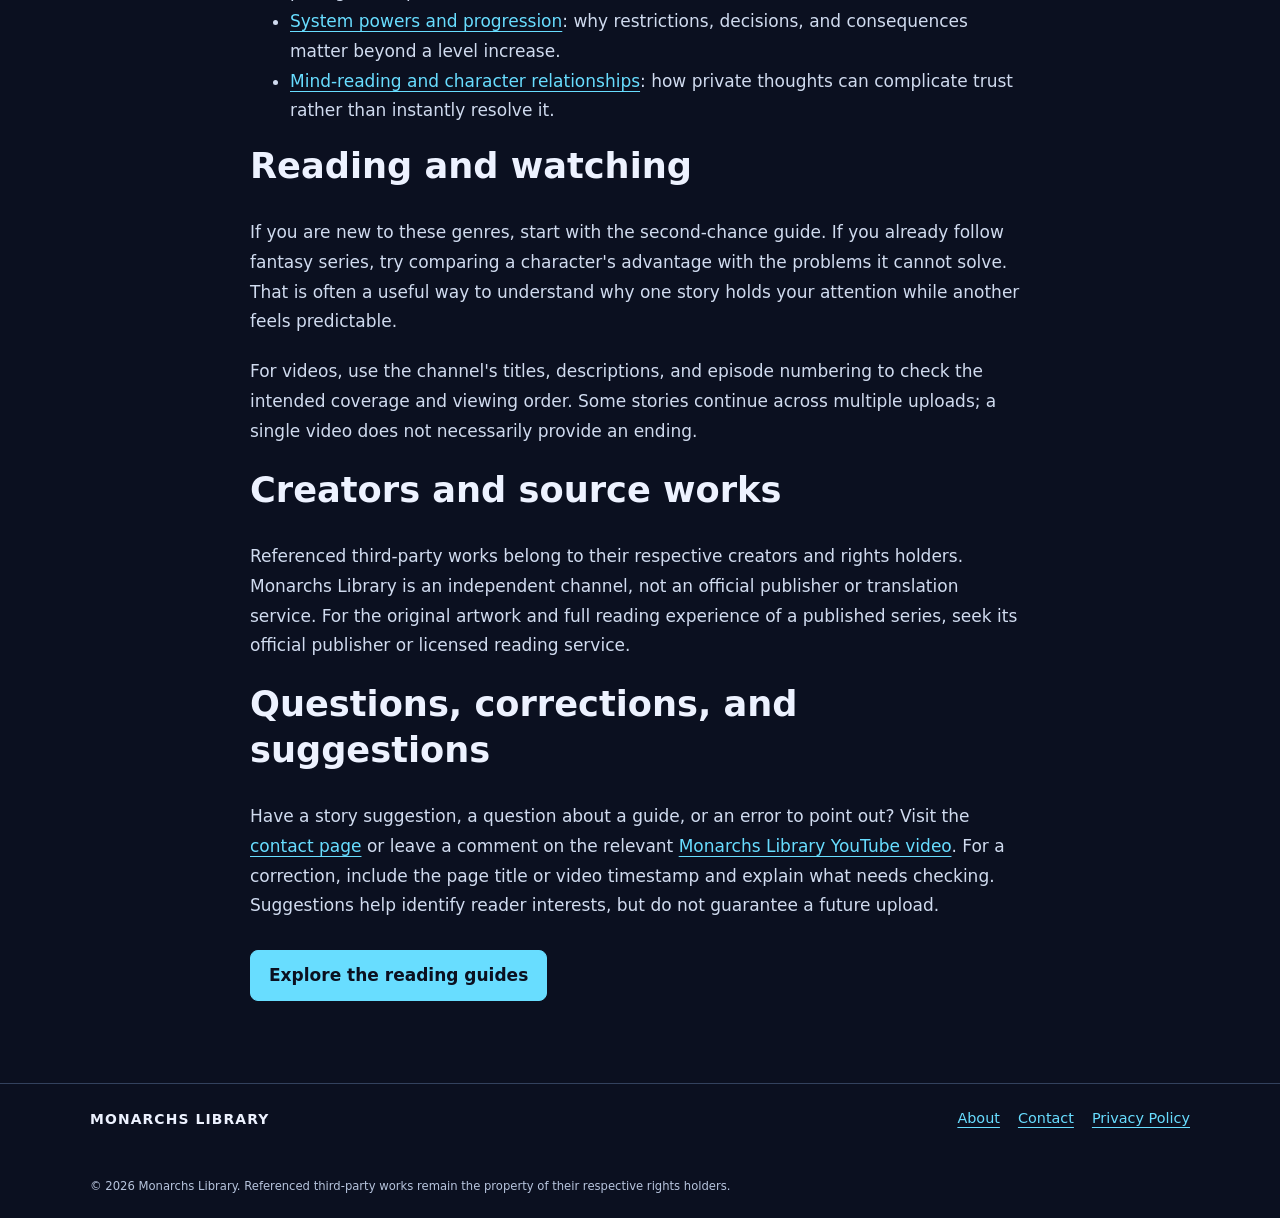
==== commit f4e4da09: "Rebrand website to Monarchs Library" ====
--- a/about.html
+++ b/about.html
@@ -1,21 +1,21 @@
 <!DOCTYPE html>
 <html lang="en"><head><meta charset="UTF-8"><meta name="viewport" content="width=device-width, initial-scale=1.0">
-<title>About — Jhoms Manhwa</title>
-<meta name="description" content="Learn about Jhoms Manhwa's narrated videos, original fantasy stories, and reading guides to second chances, system powers, and character relationships.">
+<title>About — Monarchs Library</title>
+<meta name="description" content="Learn about Monarchs Library's narrated manhwa stories, original fantasy stories, recaps, and reading guides covering second chances, system powers, academies, and character relationships.">
 <script async src="https://pagead2.googlesyndication.com/pagead/js/adsbygoogle.js?client=ca-pub-6000152437304799" crossorigin="anonymous"></script>
 <style>
 :root{color-scheme:dark;--bg:#0b1020;--panel:#141d32;--text:#edf2ff;--muted:#b7c4dd;--cyan:#68ddff;--line:#33425e}*{box-sizing:border-box}html{scroll-behavior:smooth;scroll-padding-top:24px}body{margin:0;background:var(--bg);color:var(--text);font:17px/1.75 system-ui,sans-serif}a{color:var(--cyan);text-underline-offset:4px}a:hover{color:white}a:focus-visible{outline:3px solid #ffe082;outline-offset:5px}.wrap{width:min(1100px,92%);margin:auto}nav{border-bottom:1px solid var(--line)}nav .wrap,footer .wrap{display:flex;align-items:center;justify-content:space-between;gap:20px;flex-wrap:wrap;padding:22px 0}.brand{font-weight:850;letter-spacing:.08em;text-decoration:none;color:var(--text)}.links{display:flex;gap:18px;flex-wrap:wrap;list-style:none;padding:0;margin:0}.links a{font-size:.9rem}.hero{padding:75px 0 55px;background:radial-gradient(ellipse at top right,#252554,transparent 65%)}.eyebrow{color:var(--cyan);font-size:.8rem;letter-spacing:.15em;text-transform:uppercase;font-weight:750}h1{font-size:clamp(2.3rem,6vw,4.4rem);line-height:1.12;max-width:850px;margin:18px 0}h2{font-size:clamp(1.6rem,3vw,2.2rem);line-height:1.3}h3{font-size:1.2rem;line-height:1.4}p{margin:0 0 1.2em}.lede{max-width:740px;font-size:1.15rem;color:var(--muted)}.button{display:inline-block;border:1px solid var(--cyan);padding:10px 18px;border-radius:8px;text-decoration:none;font-weight:700;margin:8px 12px 0 0}.button.primary{background:var(--cyan);color:var(--bg)}section{padding:36px 0}.grid{display:grid;grid-template-columns:repeat(3,minmax(0,1fr));gap:20px}.card{background:var(--panel);padding:24px;border:1px solid var(--line);border-radius:12px}.card p{color:var(--muted)}article{max-width:780px;margin:0 auto;padding:42px 0;border-top:1px solid var(--line)}article p,article li{color:#d0dbef}article h2{margin-top:0}.note{border-left:3px solid var(--cyan);padding:14px 20px;background:var(--panel)}.table-wrap{overflow-x:auto}table{width:100%;border-collapse:collapse;margin:20px 0 28px;font-size:.94rem}th,td{text-align:left;vertical-align:top;padding:12px;border:1px solid var(--line)}th{background:var(--panel)}footer{margin-top:40px;border-top:1px solid var(--line);color:var(--muted);font-size:.87rem}.skip{position:absolute;left:10px;top:-80px;background:var(--bg);padding:10px;z-index:5}.skip:focus{top:10px}@media(max-width:760px){.grid{grid-template-columns:1fr}.hero{padding:45px 0}nav .wrap{align-items:flex-start}.links{gap:10px 16px}.card{padding:20px}}@media(prefers-reduced-motion:reduce){html{scroll-behavior:auto}}
-</style></head><body><a class="skip" href="#main">Skip to content</a><nav aria-label="Main navigation"><div class="wrap"><a class="brand" href="index.html">JHOMS MANHWA</a><ul class="links"><li><a href="index.html#guides">Reading guides</a></li><li><a href="index.html#videos">Videos</a></li><li><a href="about.html" aria-current="page">About</a></li><li><a href="contact.html">Contact</a></li><li><a href="privacy.html">Privacy</a></li></ul></div></nav><main id="main">
-<header class="hero"><div class="wrap"><span class="eyebrow">About the channel &amp; website</span><h1>Fantasy stories.<br>A closer look.</h1><p class="lede">Jhoms Manhwa explores second chances, unusual powers, and the choices that change a fictional world through narrated videos, original fantasy stories, and written reading guides.</p></div></header>
+</style></head><body><a class="skip" href="#main">Skip to content</a><nav aria-label="Main navigation"><div class="wrap"><a class="brand" href="index.html">MONARCHS LIBRARY</a><ul class="links"><li><a href="index.html#guides">Reading guides</a></li><li><a href="index.html#videos">Videos</a></li><li><a href="about.html" aria-current="page">About</a></li><li><a href="contact.html">Contact</a></li><li><a href="privacy.html">Privacy</a></li></ul></div></nav><main id="main">
+<header class="hero"><div class="wrap"><span class="eyebrow">About the channel &amp; website</span><h1>Fantasy stories.<br>A closer look.</h1><p class="lede">Monarchs Library explores second chances, unusual powers, academy stories, system-based progression, and the choices that change a fictional world through narrated videos, original fantasy stories, recaps, and written reading guides.</p></div></header>
 <div class="wrap"><article aria-labelledby="about-title">
 <h2 id="about-title">What you will find here</h2>
-<p>The website is a companion to the Jhoms Manhwa YouTube channel. You can read about fantasy storytelling here or visit the channel for narrated videos. The focus includes isekai, reincarnation, regression, system powers, dungeon adventures, and survival stories.</p>
+<p>The website is a companion to the Monarchs Library YouTube channel. You can read about fantasy storytelling here or visit the channel for narrated videos. The focus includes isekai, reincarnation, regression, system powers, dungeon adventures, and survival stories.</p>
 <p>These genres share more than powerful protagonists. They ask what someone does with an advantage: whether a second chance repairs an old mistake, whether a new ability carries a meaningful cost, and whether success changes the people around the lead. Those questions are the focus of the website's reading guides.</p>
 <h2>Three different kinds of content</h2>
 <h3>Recaps and commentary</h3>
 <p>A recap discusses events and characters from an existing work. Its coverage may be limited to an episode, a selection of chapters, or a story arc. A recap should not be taken as covering an entire completed series unless that scope is explicitly stated. Plot discussion can include spoilers.</p>
 <h3>Original fantasy stories</h3>
-<p>Jhoms Manhwa also develops its own fictional stories in a manhwa-inspired style. These are separate from recaps of published manhwa. They use fantasy premises such as another-world adventures, kingdom building, and unexpected powers to tell new stories. An original episode is not a chapter summary of an existing comic.</p>
+<p>Monarchs Library also develops its own fictional stories in a manhwa-inspired style. These are separate from recaps of published manhwa. They use fantasy premises such as another-world adventures, kingdom building, and unexpected powers to tell new stories. An original episode is not a chapter summary of an existing comic.</p>
 <h3>Written reading guides</h3>
 <p>The guides on this website examine storytelling techniques rather than retell a particular series. They use hypothetical examples to explain how a premise, power, or relationship can create conflict. You can read them directly on the site without watching a video first.</p>
 <ul><li><a href="index.html#second-chances">Regression, reincarnation, and isekai</a>: how different second-chance premises shape a protagonist's problems.</li><li><a href="index.html#system-powers">System powers and progression</a>: why restrictions, decisions, and consequences matter beyond a level increase.</li><li><a href="index.html#mind-reading">Mind-reading and character relationships</a>: how private thoughts can complicate trust rather than instantly resolve it.</li></ul>
@@ -23,8 +23,8 @@
 <p>If you are new to these genres, start with the second-chance guide. If you already follow fantasy series, try comparing a character's advantage with the problems it cannot solve. That is often a useful way to understand why one story holds your attention while another feels predictable.</p>
 <p>For videos, use the channel's titles, descriptions, and episode numbering to check the intended coverage and viewing order. Some stories continue across multiple uploads; a single video does not necessarily provide an ending.</p>
 <h2>Creators and source works</h2>
-<p>Referenced third-party works belong to their respective creators and rights holders. Jhoms Manhwa is an independent channel, not an official publisher or translation service. For the original artwork and full reading experience of a published series, seek its official publisher or licensed reading service.</p>
+<p>Referenced third-party works belong to their respective creators and rights holders. Monarchs Library is an independent channel, not an official publisher or translation service. For the original artwork and full reading experience of a published series, seek its official publisher or licensed reading service.</p>
 <h2>Questions, corrections, and suggestions</h2>
-<p>Have a story suggestion, a question about a guide, or an error to point out? Visit the <a href="contact.html">contact page</a> or leave a comment on the relevant <a href="https://www.youtube.com/@Jhoms_Manhwa">YouTube video</a>. For a correction, include the page title or video timestamp and explain what needs checking. Suggestions help identify reader interests, but do not guarantee a future upload.</p>
+<p>Have a story suggestion, a question about a guide, or an error to point out? Visit the <a href="contact.html">contact page</a> or leave a comment on the relevant <a href="https://www.youtube.com/@Monarchs_Library">Monarchs Library YouTube video</a>. For a correction, include the page title or video timestamp and explain what needs checking. Suggestions help identify reader interests, but do not guarantee a future upload.</p>
 <a class="button primary" href="index.html#guides">Explore the reading guides</a>
-</article></div></main><footer><div class="wrap"><span class="brand">JHOMS MANHWA</span><ul class="links"><li><a href="about.html">About</a></li><li><a href="contact.html">Contact</a></li><li><a href="privacy.html">Privacy Policy</a></li></ul></div><div class="wrap"><small>© 2026 Jhoms Manhwa. Referenced third-party works remain the property of their respective rights holders.</small></div></footer></body></html>
+</article></div></main><footer><div class="wrap"><span class="brand">MONARCHS LIBRARY</span><ul class="links"><li><a href="about.html">About</a></li><li><a href="contact.html">Contact</a></li><li><a href="privacy.html">Privacy Policy</a></li></ul></div><div class="wrap"><small>© 2026 Monarchs Library. Referenced third-party works remain the property of their respective rights holders.</small></div></footer></body></html>
